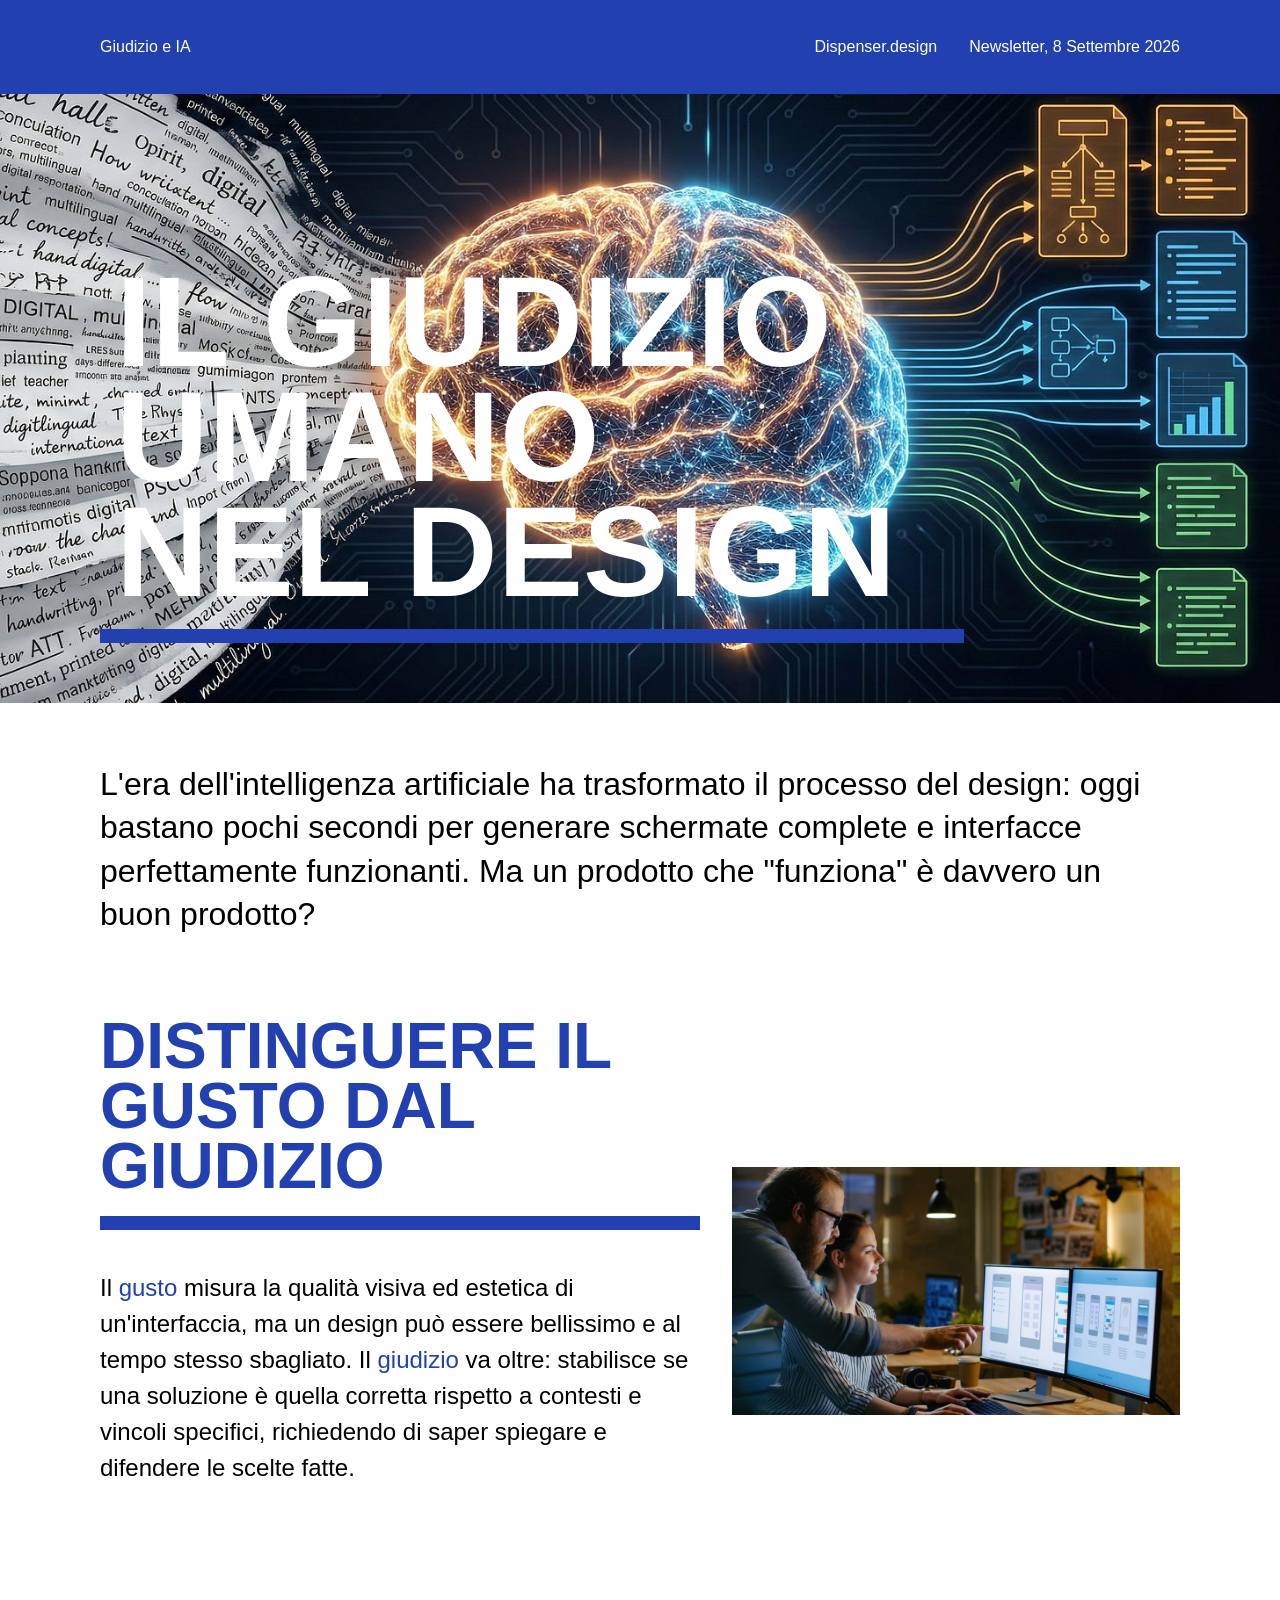
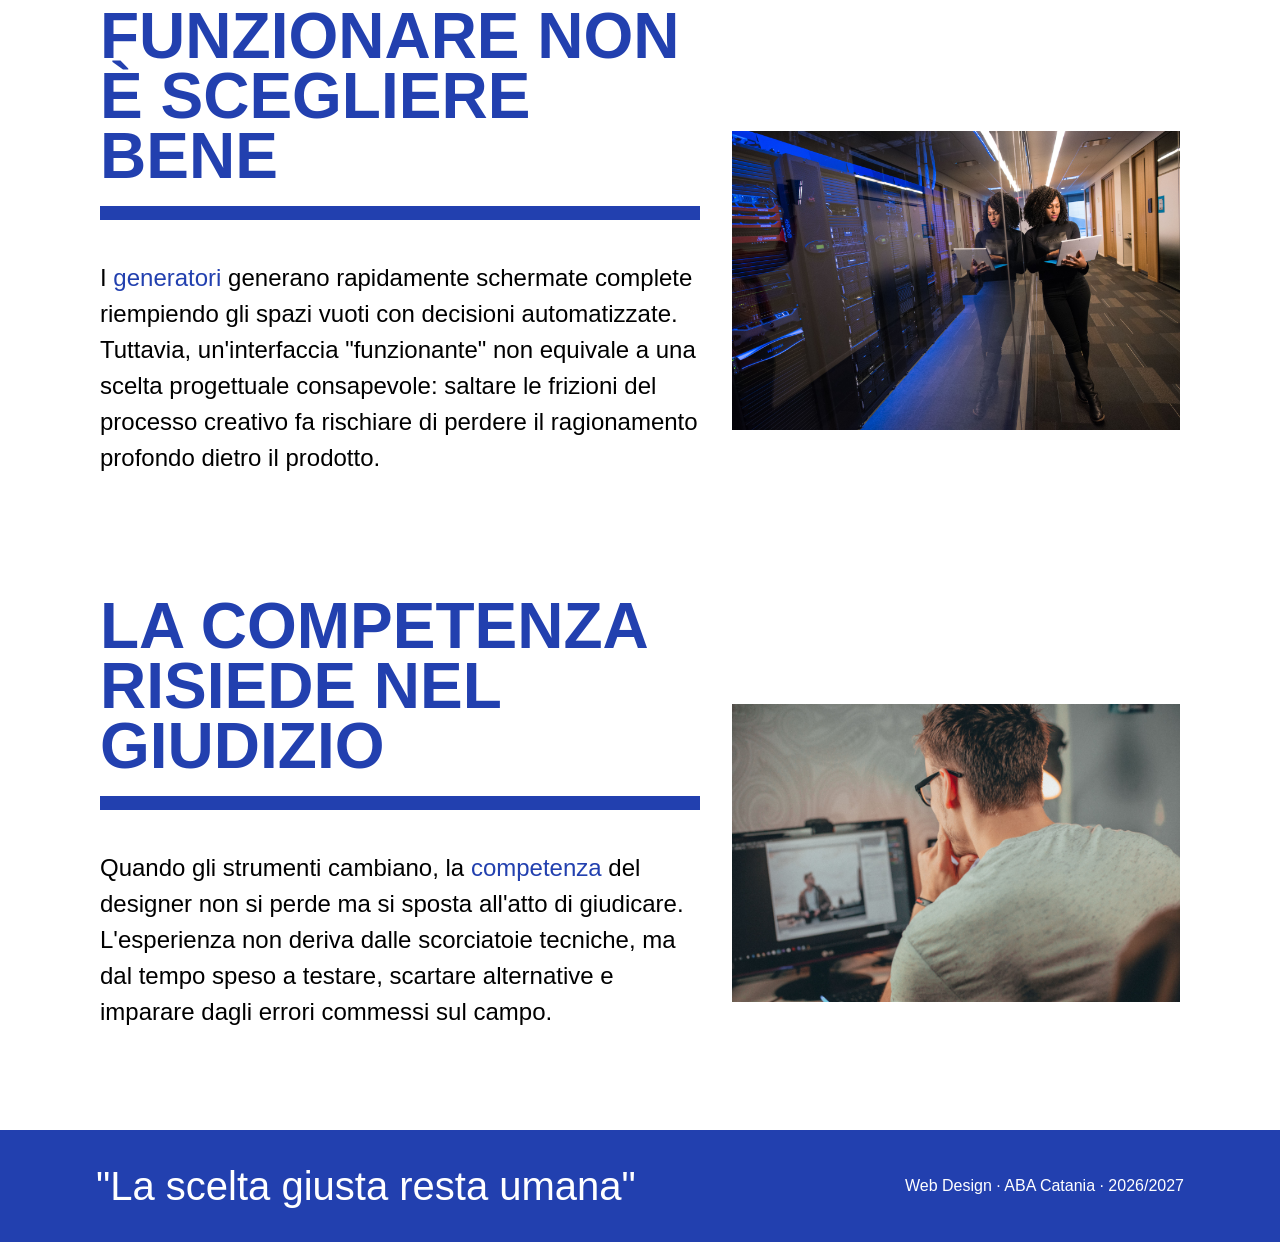
==== index.html @ 5fa2c98d "Add files via upload" ====
<!DOCTYPE html>
<html lang="it">

<head>
  <meta charset="UTF-8">
  <meta name="viewport" content="width=device-width, initial-scale=1.0">
  <title>Giudizio e IA</title>
  <link rel="stylesheet" href="style.css">
</head>

<body>
  <header>
    <div class="header-content">
      <p class="nome-sito">Giudizio e IA</p>
      <nav>
      <ul class="menu">
        <li><a class="fonte-sito" href="https://dispenser.design/">Dispenser.design</a></li>
        <li><a class="newsletter" href="https://dispenser.design/newsletter/079/">Newsletter, 8 Settembre 2026</a></li>
      </ul>
      </nav>
    </div>
  </header>

  <main>
    <section class="apertura contenitore-slide1">
      <div class="contenitore">
        <h1 class="titolo">Il giudizio <br> umano <br> nel design</h1>
      </div>
    </section>

    <section class="contenitore-intro">
      <p>
        L'era dell'intelligenza artificiale ha trasformato il processo del design:
        oggi bastano pochi secondi per generare schermate complete e interfacce
        perfettamente funzionanti. Ma un prodotto che "funziona" è davvero un buon prodotto?
      </p>
    </section>

    <section class="slide-1">
      <div class="contenitore">
        <div class="testo">
          <h2>Distinguere il gusto dal giudizio</h2>
          <p>
            Il <span class="parola-evidenziata">gusto</span> misura la qualità visiva ed estetica di un'interfaccia, ma
            un design può essere bellissimo e al tempo stesso sbagliato.
            Il <span class="parola-evidenziata">giudizio</span> va oltre: stabilisce se una soluzione è quella corretta
            rispetto a contesti e vincoli specifici,
            richiedendo di saper spiegare e difendere le scelte fatte.
          </p>
        </div>
        <img src="img/Screenshot 2026-10-09 231506.png" alt="Descrizione dell'immagine">
      </div>
    </section>

    <section class="slide-2">
      <div class="contenitore">
        <div class="testo">
          <h2>Funzionare non è scegliere bene</h2>
          <p>
            I <span class="parola-evidenziata">generatori</span> generano rapidamente schermate complete riempiendo gli
            spazi vuoti con decisioni automatizzate.
            Tuttavia, un'interfaccia "funzionante" non equivale a una scelta progettuale consapevole:
            saltare le frizioni del processo creativo fa rischiare di perdere il ragionamento profondo dietro il
            prodotto.
          </p>
        </div>
        <img src="img/pexels-divinetechygirl-1181316.jpg" alt="Descrizione dell'immagine">
      </div>
    </section>

    <section class="slide-3">
      <div class="contenitore">
        <div class="testo">
          <h2>La competenza risiede nel giudizio</h2>
          <p>
            Quando gli strumenti cambiano, la <span class="parola-evidenziata">competenza</span> del designer non si perde ma si sposta all'atto di giudicare.
            L'esperienza non deriva dalle scorciatoie tecniche, ma dal tempo speso a testare, scartare alternative e
            imparare dagli errori commessi sul campo.
          </p>
        </div>
        <img src="img/pexels-maltelu-1970801.jpg" alt="Descrizione dell'immagine">
      </div>
    </section>

  </main>

  <footer class="contenitore-footer">
    <div class="footer-testo">
    <p class="footer-conclusione">"La scelta giusta resta umana"</p>
    <p class="footer-corso">Web Design · ABA Catania · 2026/2027</p>
    </div>
  </footer>
</body>

</html>
---- style.css ----
* {
  box-sizing: border-box;
}

body {
  margin: 0;
  font-family: "Schibsted Grotesk", sans-serif;
  font-size: 0.875rem;
  line-height: 1.35;
}

h1,
h2,
h3,
h4,
h5,
h6,
p,
ul,
ol {
  margin: 0;
}

img {
  display: block;
  max-width: 100%;
  height: auto;
}

header {
  padding: 16px;
  background-color: #2240AF;
}

header nav ul {
  display: flex;
  justify-content: space-between;
  align-items: center;
  gap: 32px;
  list-style-type: none;
}

a {
  color: #fff;
  text-decoration: none;
}

.nome-sito,
.menu {
  color: #fff;
  font-size: 16px;
}

.apertura {
  margin-bottom: 80px;
}

.contenitore-slide1 {
  background-image: url(img/64b437d9-ada5-4c75-a5c7-8195b3038020_2816x1536.jpg);
  background-size: cover;
  background-position: center;
  padding-bottom: 40px;
  margin-bottom: 40px;
  overflow: hidden;

}

h1 {
  color: #fff;
  font-size: 128px;
  line-height: 90%;
  text-transform: uppercase;
  font-weight: bold;
  width: 80%;
  padding: 150px 16px 20px 16px;
  border-bottom: 14px solid #2240AF;
}

.contenitore,.header-content,
.contenitore-intro {
  max-width: 1120px;
  margin: 0 auto;
  display: flex;
  align-items: center;
  justify-content: space-between;
  gap: 32px;
  margin: 0 auto;
  padding: 20px;
}

.contenitore-intro {
  font-size: 32px;
  line-height: 1,5;
  margin-bottom: 40px;
}

.testo {
  flex: 1;
}

h2 {
  color: #2240AF;
  font-size: 64px;
  line-height: 60px;
  text-transform: uppercase;
  padding-bottom: 20px;
  margin-bottom: 40px;
  border-bottom: 14px solid #2240AF;
}

.parola-evidenziata {
  color: #2240AF;
}

.testo p {
  font-size: 24px;
  line-height: 1.5;
  margin-bottom: 80px;
}

img {
  width: 100%;
  max-width: 448px;
  height: auto;
  object-fit: cover;
}

.contenitore-footer {
  padding: 16px;
  background-color: #2240AF;
  width: 100%;
}

.footer-testo {
  color: white;
  font-size: 40px;
  line-height: 48px;
  margin-bottom: 40px;
  max-width: 1120px;
  margin: 0 auto;
  padding: 16px;
  display: flex;
  align-items: center;
  justify-content: space-between;
}

.footer-corso {
  color: white;
  font-size: 16px;

}

@media (max-width: 600px) {
  .contenitore,
  .contenitore-intro,
  .footer-testo {
    flex-direction: column;
    align-items: flex-start;
    gap: 16px;
  }

  .testo {
    width: 100%;
  }

  h1 {
    font-size: 48px;
    width: 100%;
    padding-top: 80px;
    border-bottom: 7px solid #2240AF;
  }

  .nome-sito, .menu {
    font-size: 12px;
  }

  .contenitore-slide1{
    margin-bottom: 10px;
    padding-bottom: 20px;
  }

  .contenitore-intro {
    font-size: 20px;
    margin: 0;
  }

  h2 {
    font-size: 32px;
    line-height: 1.1;
    padding-bottom: 10px;
    border-bottom: 7px solid #2240AF;
    margin-bottom: 20px;
  }

  .testo p {
    font-size: 16px;
    margin-bottom: 20px;
  }

  .footer-corso {
    font-size: 14px;
    line-height: 1.5;
  }

  .footer-conclusione {
    font-size: 20px;
    line-height: 1.5;
  }
}
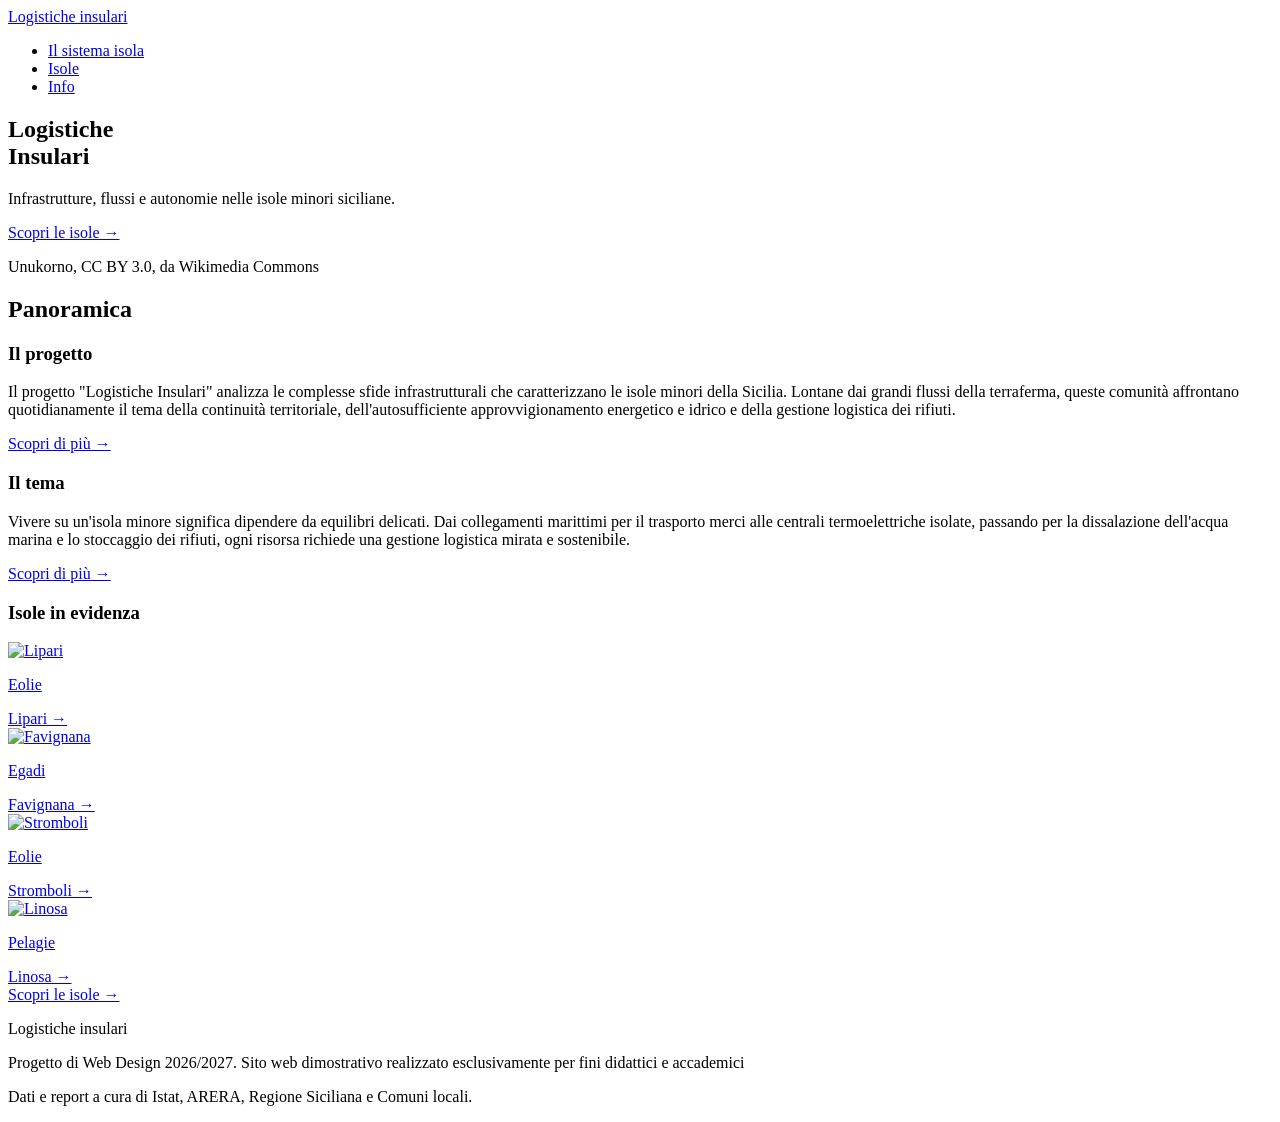
==== commit aa147b5f: "Add files via upload" ====
--- a/index.html
+++ b/index.html
@@ -2,94 +2,129 @@
 <html lang="it">
 
 <head>
-  <meta charset="UTF-8">
-  <meta name="viewport" content="width=device-width, initial-scale=1.0">
-  <title>Giudizio e IA</title>
-  <link rel="stylesheet" href="style.css">
+    <meta charset="UTF-8">
+    <meta name="viewport" content="width=device-width, initial-scale=1.0">
+    <title>Logistiche Insulari — Home</title>
+    <link rel="stylesheet" href="css/isole.css">
 </head>
 
 <body>
-  <header>
-    <div class="header-content">
-      <p class="nome-sito">Giudizio e IA</p>
-      <nav>
-      <ul class="menu">
-        <li><a class="fonte-sito" href="https://dispenser.design/">Dispenser.design</a></li>
-        <li><a class="newsletter" href="https://dispenser.design/newsletter/079/">Newsletter, 8 Settembre 2026</a></li>
-      </ul>
-      </nav>
-    </div>
-  </header>
+    <header>
+        <div>
+            <nav>
+                <a class="logo" href="index.html">Logistiche insulari</a>
+                <ul class="menu">
+                    <li><a href="tema.html">Il sistema isola</a></li>
+                    <li><a href="archivio.html">Isole</a></li>
+                    <li><a href="progetto.html">Info</a></li>
+                </ul>
+            </nav>
+        </div>
+    </header>
 
-  <main>
-    <section class="apertura contenitore-slide1">
-      <div class="contenitore">
-        <h1 class="titolo">Il giudizio <br> umano <br> nel design</h1>
-      </div>
-    </section>
+    <main>
+        <section class="sezione">
+            <div class="hero hero--home">
+                <div class="hero-contenuto">
+                    <h1>Logistiche<br>Insulari</h1>
+                    <p class="hero-sottotitolo">Infrastrutture, flussi e autonomie nelle isole minori siciliane.</p>
+                    <a href="archivio.html" class="hero-link">Scopri le isole →</a>
+                </div>
+            </div>
+        </section>
 
-    <section class="contenitore-intro">
-      <p>
-        L'era dell'intelligenza artificiale ha trasformato il processo del design:
-        oggi bastano pochi secondi per generare schermate complete e interfacce
-        perfettamente funzionanti. Ma un prodotto che "funziona" è davvero un buon prodotto?
-      </p>
-    </section>
+        <div class="crediti">
+            <p>Unukorno, CC BY 3.0, da Wikimedia Commons</p>
+        </div>
 
-    <section class="slide-1">
-      <div class="contenitore">
-        <div class="testo">
-          <h2>Distinguere il gusto dal giudizio</h2>
-          <p>
-            Il <span class="parola-evidenziata">gusto</span> misura la qualità visiva ed estetica di un'interfaccia, ma
-            un design può essere bellissimo e al tempo stesso sbagliato.
-            Il <span class="parola-evidenziata">giudizio</span> va oltre: stabilisce se una soluzione è quella corretta
-            rispetto a contesti e vincoli specifici,
-            richiedendo di saper spiegare e difendere le scelte fatte.
-          </p>
+        <div class="contenitore h2-contenitore">
+            <h2>Panoramica</h2>
         </div>
-        <img src="img/Screenshot 2026-10-09 231506.png" alt="Descrizione dell'immagine">
-      </div>
-    </section>
 
-    <section class="slide-2">
-      <div class="contenitore">
-        <div class="testo">
-          <h2>Funzionare non è scegliere bene</h2>
-          <p>
-            I <span class="parola-evidenziata">generatori</span> generano rapidamente schermate complete riempiendo gli
-            spazi vuoti con decisioni automatizzate.
-            Tuttavia, un'interfaccia "funzionante" non equivale a una scelta progettuale consapevole:
-            saltare le frizioni del processo creativo fa rischiare di perdere il ragionamento profondo dietro il
-            prodotto.
-          </p>
+
+        <section class="sezione sezione-panoramica">
+            <div class="contenitore contenitore-panoramica">
+                <h3>Il progetto</h3>
+                <p> Il progetto "Logistiche Insulari" analizza le complesse sfide infrastrutturali che
+                    caratterizzano le isole minori della Sicilia. Lontane dai grandi flussi della terraferma,
+                    queste comunità affrontano quotidianamente il tema della continuità territoriale,
+                    dell'autosufficiente approvvigionamento energetico e idrico e della gestione logistica dei
+                    rifiuti.
+                </p>
+                <a href="progetto.html" class="link-scopri">Scopri di più →</a>
+            </div>
+
+            <div class="contenitore-panoramica">
+                <h3>Il tema</h3>
+                <p> Vivere su un'isola minore significa dipendere da equilibri delicati. Dai collegamenti
+                    marittimi per il trasporto merci alle centrali termoelettriche isolate, passando per la
+                    dissalazione dell'acqua marina e lo stoccaggio dei rifiuti, ogni risorsa richiede una
+                    gestione logistica mirata e sostenibile.
+                </p>
+                <a href="tema.html" class="link-scopri">Scopri di più →</a>
+            </div>
+        </section>
+
+        <section class="sezione-isole-evidenza">
+            <div class="contenitore contenitore-isole-evidenza">
+                <h3>Isole in evidenza</h3>
+
+                <div class="contenitore-card">
+                    <article class="card-isola">
+                        <a href="lipari.html"><img src="img/lipari_hero.jpg" alt="Lipari" width="1200" height="200">
+                        </a>
+                        <div class="card-info">
+                            <p><a href="archivio.html">Eolie</a></p>
+                            <a href="lipari.html" class="card-titolo">Lipari →</a>
+                        </div>
+                    </article>
+
+                    <article class="card-isola">
+                        <a href="favignana.html"><img src="img/favignana_hero.jpg" alt="Favignana" width="1200"
+                                height="200">
+                        </a>
+                        <div class="card-info">
+                            <p><a href="archivio.html">Egadi</a></p>
+                            <a href="favignana.html" class="card-titolo">Favignana →</a>
+                        </div>
+                    </article>
+
+                    <article class="card-isola">
+                        <a href="stromboli.html"><img src="img/stromboli_hero.jpg" alt="Stromboli" width="1200"
+                                height="200">
+                        </a>
+                        <div class="card-info">
+                            <p><a href="archivio.html">Eolie</a></p>
+                            <a href="stromboli.html" class="card-titolo">Stromboli →</a>
+                        </div>
+                    </article>
+
+                    <article class="card-isola">
+                        <a href="linosa.html"><img src="img/linosa_hero.jpg" alt="Linosa" width="1200" height="200">
+                        </a>
+                        <div class="card-info">
+                            <p><a href="archivio.html">Pelagie</a></p>
+                            <a href="linosa.html" class="card-titolo">Linosa →</a>
+                        </div>
+                    </article>
+
+                </div>
+            </div>
+        </section>
+
+        <div class="contenitore link-successivo">
+            <a href="archivio.html">Scopri le isole →</a>
         </div>
-        <img src="img/pexels-divinetechygirl-1181316.jpg" alt="Descrizione dell'immagine">
-      </div>
-    </section>
 
-    <section class="slide-3">
-      <div class="contenitore">
-        <div class="testo">
-          <h2>La competenza risiede nel giudizio</h2>
-          <p>
-            Quando gli strumenti cambiano, la <span class="parola-evidenziata">competenza</span> del designer non si perde ma si sposta all'atto di giudicare.
-            L'esperienza non deriva dalle scorciatoie tecniche, ma dal tempo speso a testare, scartare alternative e
-            imparare dagli errori commessi sul campo.
-          </p>
+    </main>
+
+    <footer class="contenitore-footer">
+        <div class="footer-testo">
+            <p class="footer-conclusione">Logistiche insulari</p>
+            <p class="footer-corso">Progetto di Web Design 2026/2027. Sito web dimostrativo realizzato esclusivamente per fini didattici e accademici</p>
+            <p class="footer-fonti">Dati e report a cura di Istat, ARERA, Regione Siciliana e Comuni locali.</p>
         </div>
-        <img src="img/pexels-maltelu-1970801.jpg" alt="Descrizione dell'immagine">
-      </div>
-    </section>
-
-  </main>
-
-  <footer class="contenitore-footer">
-    <div class="footer-testo">
-    <p class="footer-conclusione">"La scelta giusta resta umana"</p>
-    <p class="footer-corso">Web Design · ABA Catania · 2026/2027</p>
-    </div>
-  </footer>
+    </footer>
 </body>
 
 </html>
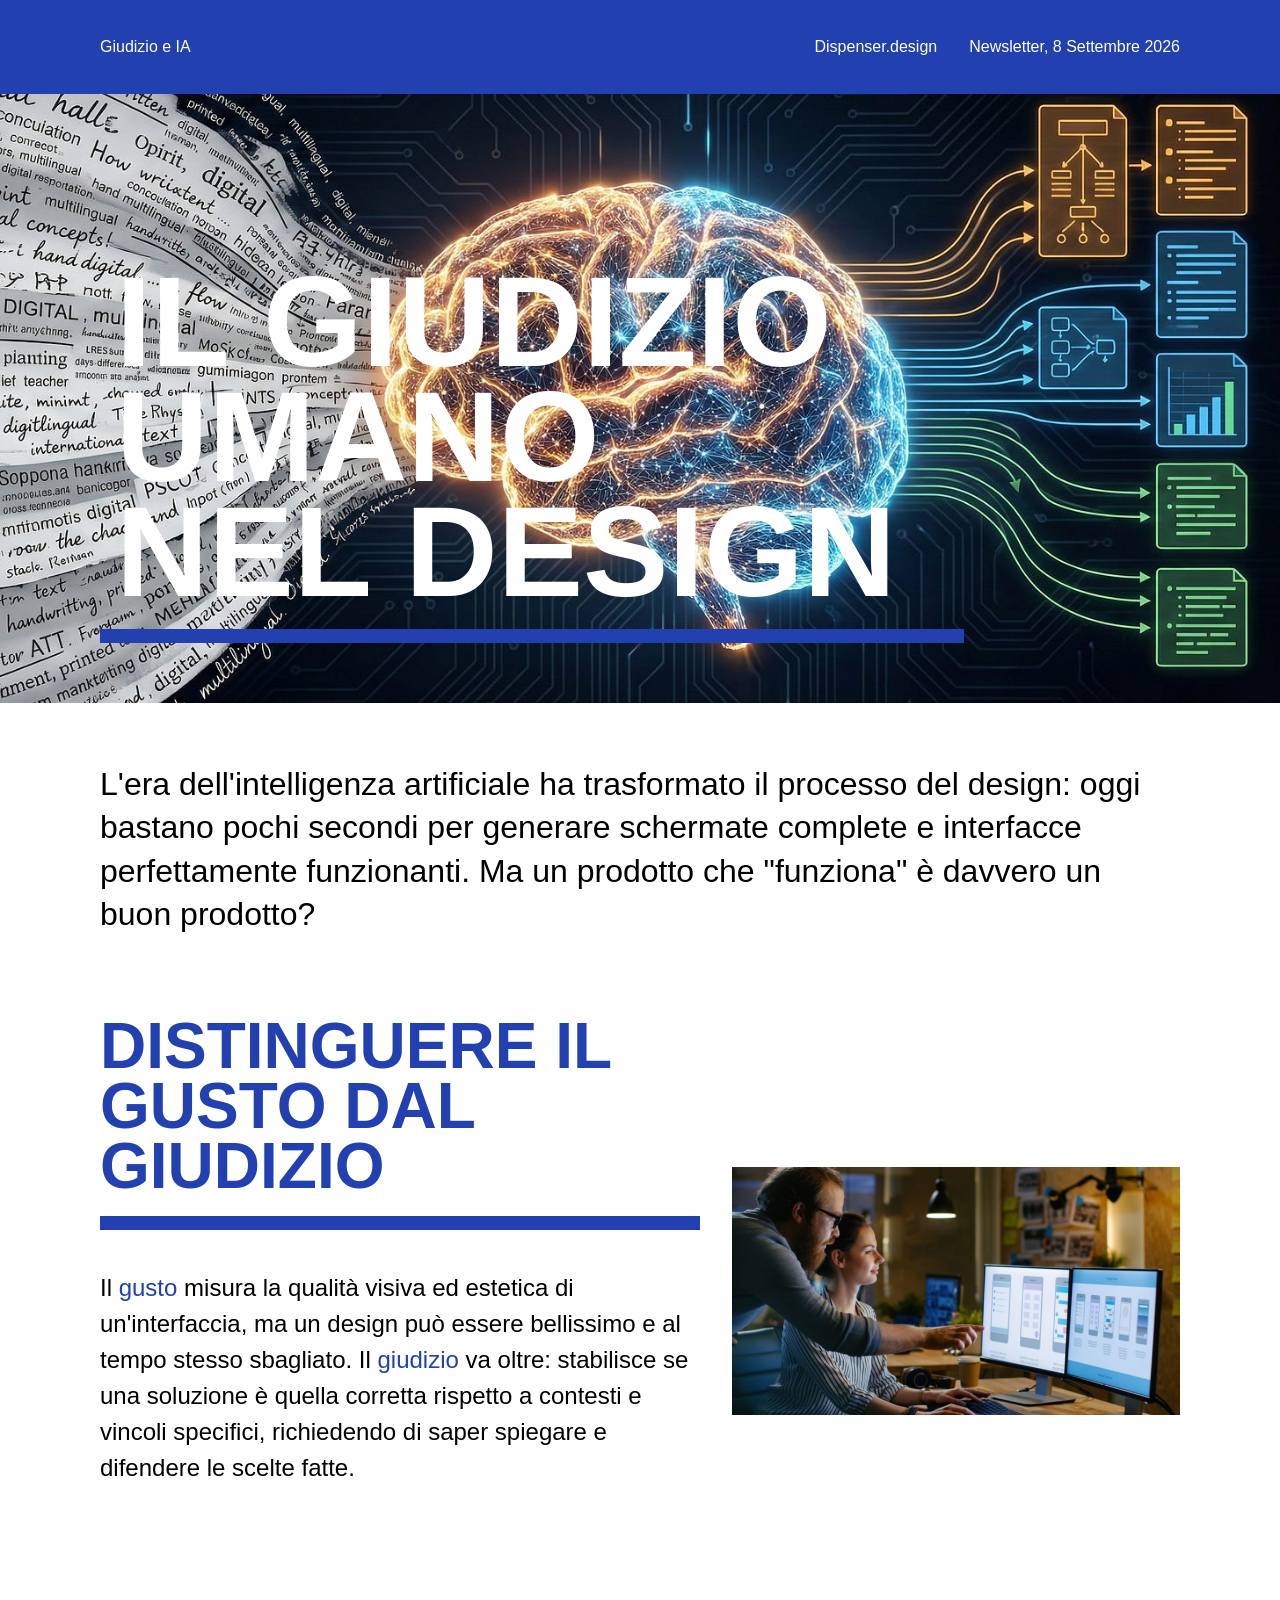
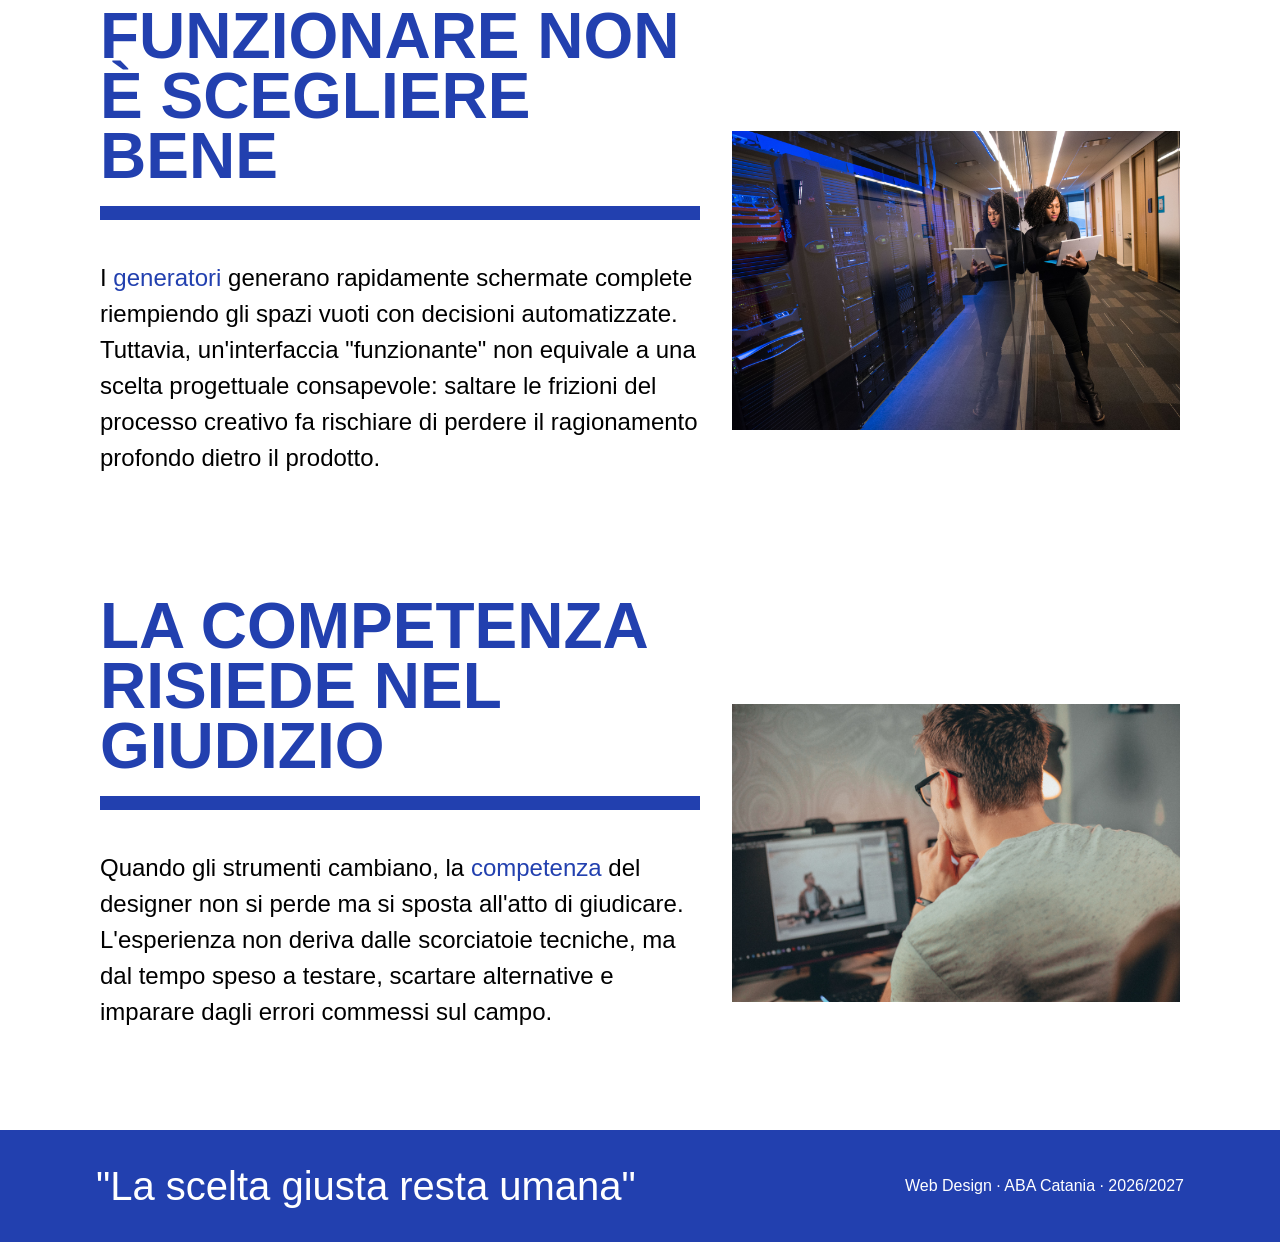
==== commit 6dc3ee40: "Add files via upload" ====
--- a/index.html
+++ b/index.html
@@ -2,129 +2,94 @@
 <html lang="it">
 
 <head>
-    <meta charset="UTF-8">
-    <meta name="viewport" content="width=device-width, initial-scale=1.0">
-    <title>Logistiche Insulari — Home</title>
-    <link rel="stylesheet" href="css/isole.css">
+  <meta charset="UTF-8">
+  <meta name="viewport" content="width=device-width, initial-scale=1.0">
+  <title>Giudizio e IA</title>
+  <link rel="stylesheet" href="style.css">
 </head>
 
 <body>
-    <header>
-        <div>
-            <nav>
-                <a class="logo" href="index.html">Logistiche insulari</a>
-                <ul class="menu">
-                    <li><a href="tema.html">Il sistema isola</a></li>
-                    <li><a href="archivio.html">Isole</a></li>
-                    <li><a href="progetto.html">Info</a></li>
-                </ul>
-            </nav>
+  <header>
+    <div class="header-content">
+      <p class="nome-sito">Giudizio e IA</p>
+      <nav>
+      <ul class="menu">
+        <li><a class="fonte-sito" href="https://dispenser.design/">Dispenser.design</a></li>
+        <li><a class="newsletter" href="https://dispenser.design/newsletter/079/">Newsletter, 8 Settembre 2026</a></li>
+      </ul>
+      </nav>
+    </div>
+  </header>
+
+  <main>
+    <section class="apertura contenitore-slide1">
+      <div class="contenitore">
+        <h1 class="titolo">Il giudizio <br> umano <br> nel design</h1>
+      </div>
+    </section>
+
+    <section class="contenitore-intro">
+      <p>
+        L'era dell'intelligenza artificiale ha trasformato il processo del design:
+        oggi bastano pochi secondi per generare schermate complete e interfacce
+        perfettamente funzionanti. Ma un prodotto che "funziona" è davvero un buon prodotto?
+      </p>
+    </section>
+
+    <section class="slide-1">
+      <div class="contenitore">
+        <div class="testo">
+          <h2>Distinguere il gusto dal giudizio</h2>
+          <p>
+            Il <span class="parola-evidenziata">gusto</span> misura la qualità visiva ed estetica di un'interfaccia, ma
+            un design può essere bellissimo e al tempo stesso sbagliato.
+            Il <span class="parola-evidenziata">giudizio</span> va oltre: stabilisce se una soluzione è quella corretta
+            rispetto a contesti e vincoli specifici,
+            richiedendo di saper spiegare e difendere le scelte fatte.
+          </p>
         </div>
-    </header>
+        <img src="img/Screenshot 2026-10-09 231506.png" alt="Descrizione dell'immagine">
+      </div>
+    </section>
 
-    <main>
-        <section class="sezione">
-            <div class="hero hero--home">
-                <div class="hero-contenuto">
-                    <h1>Logistiche<br>Insulari</h1>
-                    <p class="hero-sottotitolo">Infrastrutture, flussi e autonomie nelle isole minori siciliane.</p>
-                    <a href="archivio.html" class="hero-link">Scopri le isole →</a>
-                </div>
-            </div>
-        </section>
+    <section class="slide-2">
+      <div class="contenitore">
+        <div class="testo">
+          <h2>Funzionare non è scegliere bene</h2>
+          <p>
+            I <span class="parola-evidenziata">generatori</span> generano rapidamente schermate complete riempiendo gli
+            spazi vuoti con decisioni automatizzate.
+            Tuttavia, un'interfaccia "funzionante" non equivale a una scelta progettuale consapevole:
+            saltare le frizioni del processo creativo fa rischiare di perdere il ragionamento profondo dietro il
+            prodotto.
+          </p>
+        </div>
+        <img src="img/pexels-divinetechygirl-1181316.jpg" alt="Descrizione dell'immagine">
+      </div>
+    </section>
 
-        <div class="crediti">
-            <p>Unukorno, CC BY 3.0, da Wikimedia Commons</p>
+    <section class="slide-3">
+      <div class="contenitore">
+        <div class="testo">
+          <h2>La competenza risiede nel giudizio</h2>
+          <p>
+            Quando gli strumenti cambiano, la <span class="parola-evidenziata">competenza</span> del designer non si perde ma si sposta all'atto di giudicare.
+            L'esperienza non deriva dalle scorciatoie tecniche, ma dal tempo speso a testare, scartare alternative e
+            imparare dagli errori commessi sul campo.
+          </p>
         </div>
+        <img src="img/pexels-maltelu-1970801.jpg" alt="Descrizione dell'immagine">
+      </div>
+    </section>
 
-        <div class="contenitore h2-contenitore">
-            <h2>Panoramica</h2>
-        </div>
+  </main>
 
-
-        <section class="sezione sezione-panoramica">
-            <div class="contenitore contenitore-panoramica">
-                <h3>Il progetto</h3>
-                <p> Il progetto "Logistiche Insulari" analizza le complesse sfide infrastrutturali che
-                    caratterizzano le isole minori della Sicilia. Lontane dai grandi flussi della terraferma,
-                    queste comunità affrontano quotidianamente il tema della continuità territoriale,
-                    dell'autosufficiente approvvigionamento energetico e idrico e della gestione logistica dei
-                    rifiuti.
-                </p>
-                <a href="progetto.html" class="link-scopri">Scopri di più →</a>
-            </div>
-
-            <div class="contenitore-panoramica">
-                <h3>Il tema</h3>
-                <p> Vivere su un'isola minore significa dipendere da equilibri delicati. Dai collegamenti
-                    marittimi per il trasporto merci alle centrali termoelettriche isolate, passando per la
-                    dissalazione dell'acqua marina e lo stoccaggio dei rifiuti, ogni risorsa richiede una
-                    gestione logistica mirata e sostenibile.
-                </p>
-                <a href="tema.html" class="link-scopri">Scopri di più →</a>
-            </div>
-        </section>
-
-        <section class="sezione-isole-evidenza">
-            <div class="contenitore contenitore-isole-evidenza">
-                <h3>Isole in evidenza</h3>
-
-                <div class="contenitore-card">
-                    <article class="card-isola">
-                        <a href="lipari.html"><img src="img/lipari_hero.jpg" alt="Lipari" width="1200" height="200">
-                        </a>
-                        <div class="card-info">
-                            <p><a href="archivio.html">Eolie</a></p>
-                            <a href="lipari.html" class="card-titolo">Lipari →</a>
-                        </div>
-                    </article>
-
-                    <article class="card-isola">
-                        <a href="favignana.html"><img src="img/favignana_hero.jpg" alt="Favignana" width="1200"
-                                height="200">
-                        </a>
-                        <div class="card-info">
-                            <p><a href="archivio.html">Egadi</a></p>
-                            <a href="favignana.html" class="card-titolo">Favignana →</a>
-                        </div>
-                    </article>
-
-                    <article class="card-isola">
-                        <a href="stromboli.html"><img src="img/stromboli_hero.jpg" alt="Stromboli" width="1200"
-                                height="200">
-                        </a>
-                        <div class="card-info">
-                            <p><a href="archivio.html">Eolie</a></p>
-                            <a href="stromboli.html" class="card-titolo">Stromboli →</a>
-                        </div>
-                    </article>
-
-                    <article class="card-isola">
-                        <a href="linosa.html"><img src="img/linosa_hero.jpg" alt="Linosa" width="1200" height="200">
-                        </a>
-                        <div class="card-info">
-                            <p><a href="archivio.html">Pelagie</a></p>
-                            <a href="linosa.html" class="card-titolo">Linosa →</a>
-                        </div>
-                    </article>
-
-                </div>
-            </div>
-        </section>
-
-        <div class="contenitore link-successivo">
-            <a href="archivio.html">Scopri le isole →</a>
-        </div>
-
-    </main>
-
-    <footer class="contenitore-footer">
-        <div class="footer-testo">
-            <p class="footer-conclusione">Logistiche insulari</p>
-            <p class="footer-corso">Progetto di Web Design 2026/2027. Sito web dimostrativo realizzato esclusivamente per fini didattici e accademici</p>
-            <p class="footer-fonti">Dati e report a cura di Istat, ARERA, Regione Siciliana e Comuni locali.</p>
-        </div>
-    </footer>
+  <footer class="contenitore-footer">
+    <div class="footer-testo">
+    <p class="footer-conclusione">"La scelta giusta resta umana"</p>
+    <p class="footer-corso">Web Design · ABA Catania · 2026/2027</p>
+    </div>
+  </footer>
 </body>
 
 </html>
--- a/style.css
+++ b/style.css
@@ -0,0 +1,209 @@
+* {
+  box-sizing: border-box;
+}
+
+body {
+  margin: 0;
+  font-family: "Schibsted Grotesk", sans-serif;
+  font-size: 0.875rem;
+  line-height: 1.35;
+}
+
+h1,
+h2,
+h3,
+h4,
+h5,
+h6,
+p,
+ul,
+ol {
+  margin: 0;
+}
+
+img {
+  display: block;
+  max-width: 100%;
+  height: auto;
+}
+
+header {
+  padding: 16px;
+  background-color: #2240AF;
+}
+
+header nav ul {
+  display: flex;
+  justify-content: space-between;
+  align-items: center;
+  gap: 32px;
+  list-style-type: none;
+}
+
+a {
+  color: #fff;
+  text-decoration: none;
+}
+
+.nome-sito,
+.menu {
+  color: #fff;
+  font-size: 16px;
+}
+
+.apertura {
+  margin-bottom: 80px;
+}
+
+.contenitore-slide1 {
+  background-image: url(img/64b437d9-ada5-4c75-a5c7-8195b3038020_2816x1536.jpg);
+  background-size: cover;
+  background-position: center;
+  padding-bottom: 40px;
+  margin-bottom: 40px;
+  overflow: hidden;
+
+}
+
+h1 {
+  color: #fff;
+  font-size: 128px;
+  line-height: 90%;
+  text-transform: uppercase;
+  font-weight: bold;
+  width: 80%;
+  padding: 150px 16px 20px 16px;
+  border-bottom: 14px solid #2240AF;
+}
+
+.contenitore,.header-content,
+.contenitore-intro {
+  max-width: 1120px;
+  margin: 0 auto;
+  display: flex;
+  align-items: center;
+  justify-content: space-between;
+  gap: 32px;
+  margin: 0 auto;
+  padding: 20px;
+}
+
+.contenitore-intro {
+  font-size: 32px;
+  line-height: 1,5;
+  margin-bottom: 40px;
+}
+
+.testo {
+  flex: 1;
+}
+
+h2 {
+  color: #2240AF;
+  font-size: 64px;
+  line-height: 60px;
+  text-transform: uppercase;
+  padding-bottom: 20px;
+  margin-bottom: 40px;
+  border-bottom: 14px solid #2240AF;
+}
+
+.parola-evidenziata {
+  color: #2240AF;
+}
+
+.testo p {
+  font-size: 24px;
+  line-height: 1.5;
+  margin-bottom: 80px;
+}
+
+img {
+  width: 100%;
+  max-width: 448px;
+  height: auto;
+  object-fit: cover;
+}
+
+.contenitore-footer {
+  padding: 16px;
+  background-color: #2240AF;
+  width: 100%;
+}
+
+.footer-testo {
+  color: white;
+  font-size: 40px;
+  line-height: 48px;
+  margin-bottom: 40px;
+  max-width: 1120px;
+  margin: 0 auto;
+  padding: 16px;
+  display: flex;
+  align-items: center;
+  justify-content: space-between;
+}
+
+.footer-corso {
+  color: white;
+  font-size: 16px;
+
+}
+
+@media (max-width: 600px) {
+  .contenitore,
+  .contenitore-intro,
+  .footer-testo {
+    flex-direction: column;
+    align-items: flex-start;
+    gap: 16px;
+  }
+
+  .testo {
+    width: 100%;
+  }
+
+  h1 {
+    font-size: 48px;
+    width: 100%;
+    padding-top: 80px;
+    border-bottom: 7px solid #2240AF;
+  }
+
+  .nome-sito, .menu {
+    font-size: 12px;
+  }
+
+  .contenitore-slide1{
+    margin-bottom: 10px;
+    padding-bottom: 20px;
+  }
+
+  .contenitore-intro {
+    font-size: 20px;
+    margin: 0;
+  }
+
+  h2 {
+    font-size: 32px;
+    line-height: 1.1;
+    padding-bottom: 10px;
+    border-bottom: 7px solid #2240AF;
+    margin-bottom: 20px;
+  }
+
+  .testo p {
+    font-size: 16px;
+    margin-bottom: 20px;
+  }
+
+  .footer-corso {
+    font-size: 14px;
+    line-height: 1.5;
+  }
+
+  .footer-conclusione {
+    font-size: 20px;
+    line-height: 1.5;
+  }
+}
